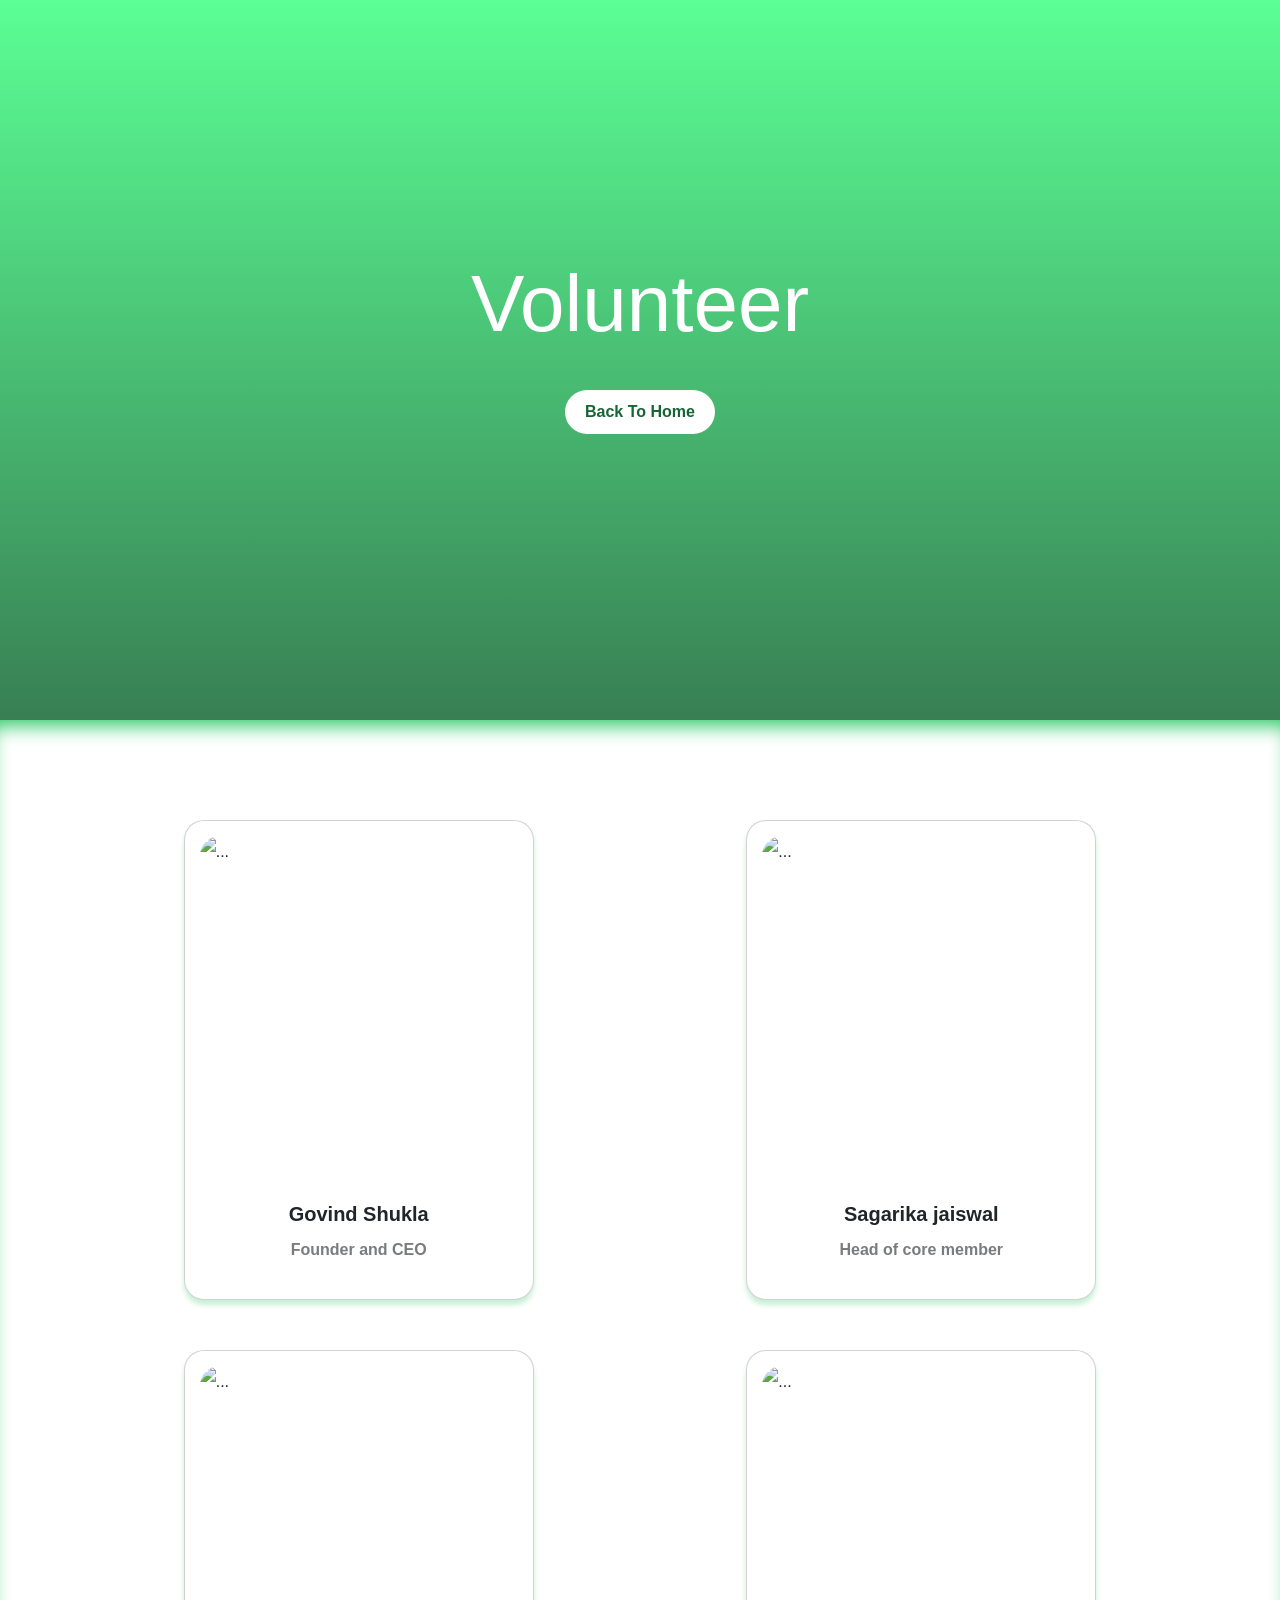
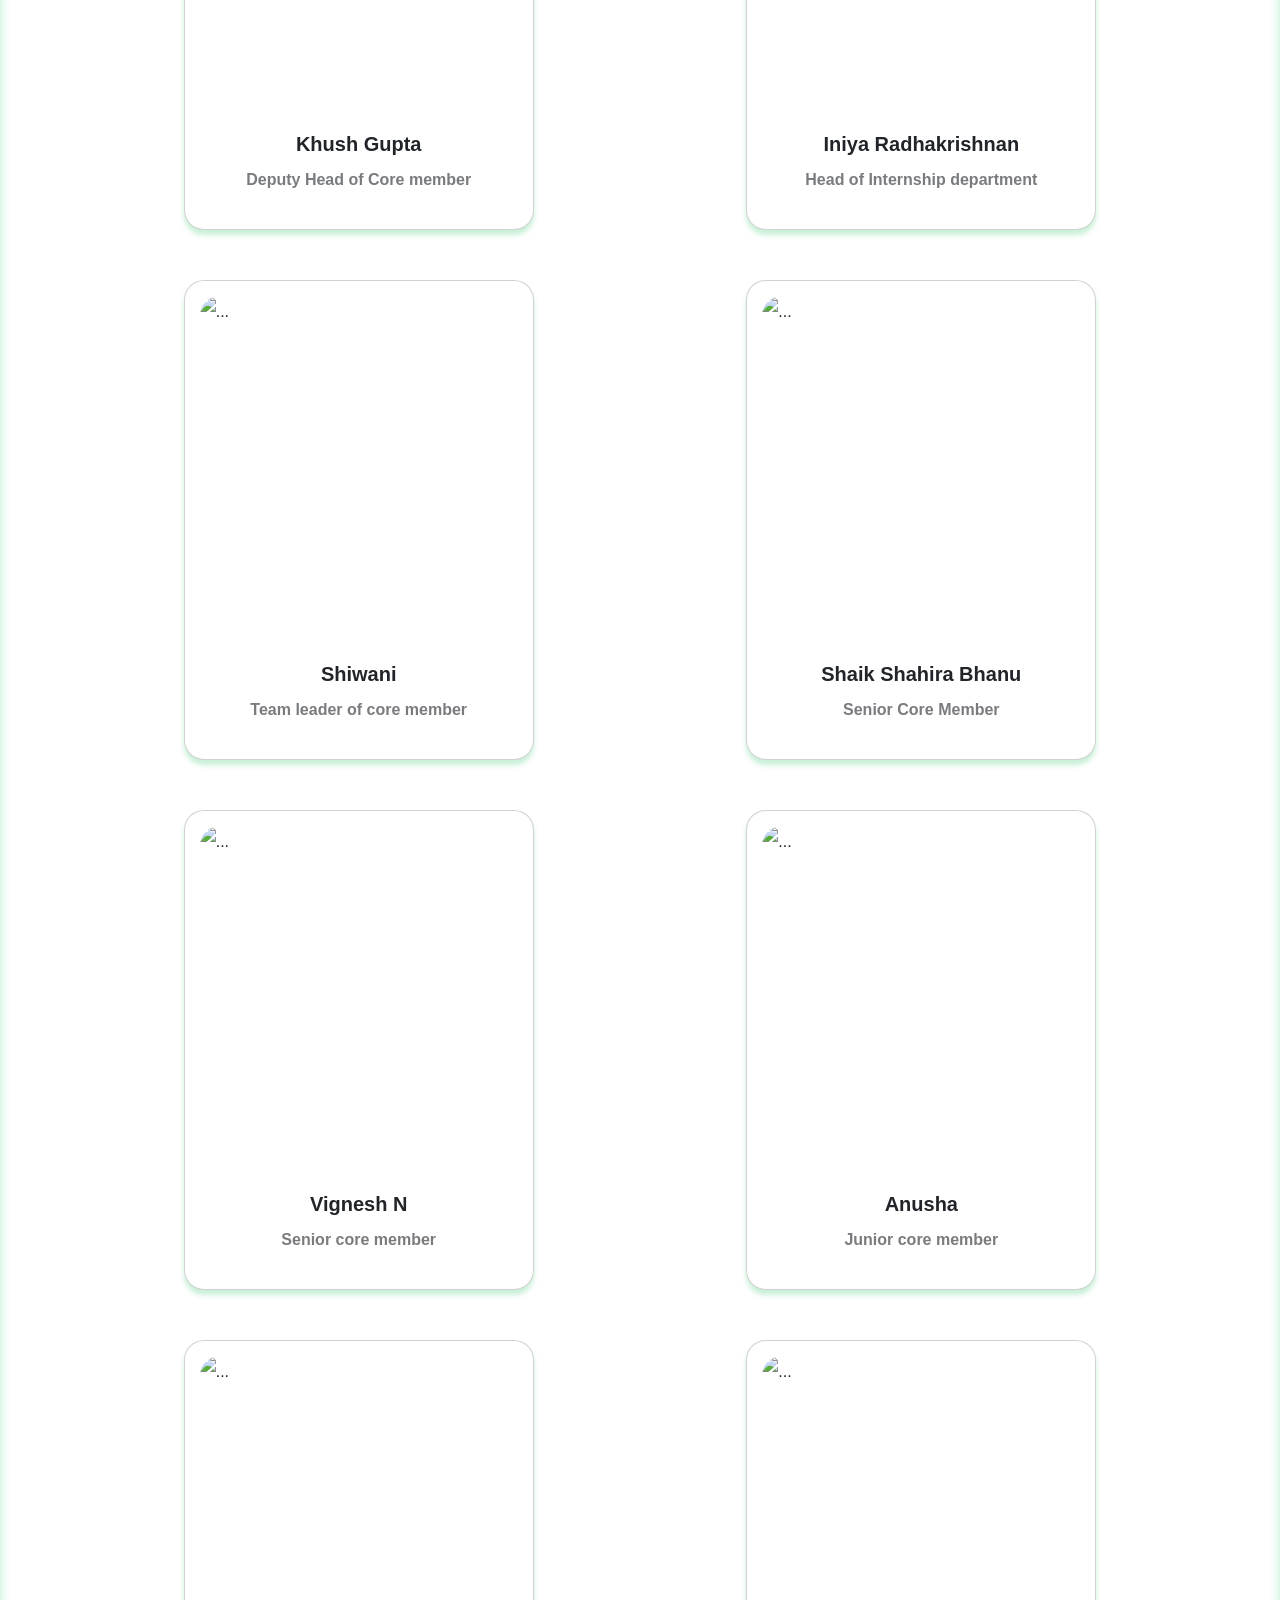
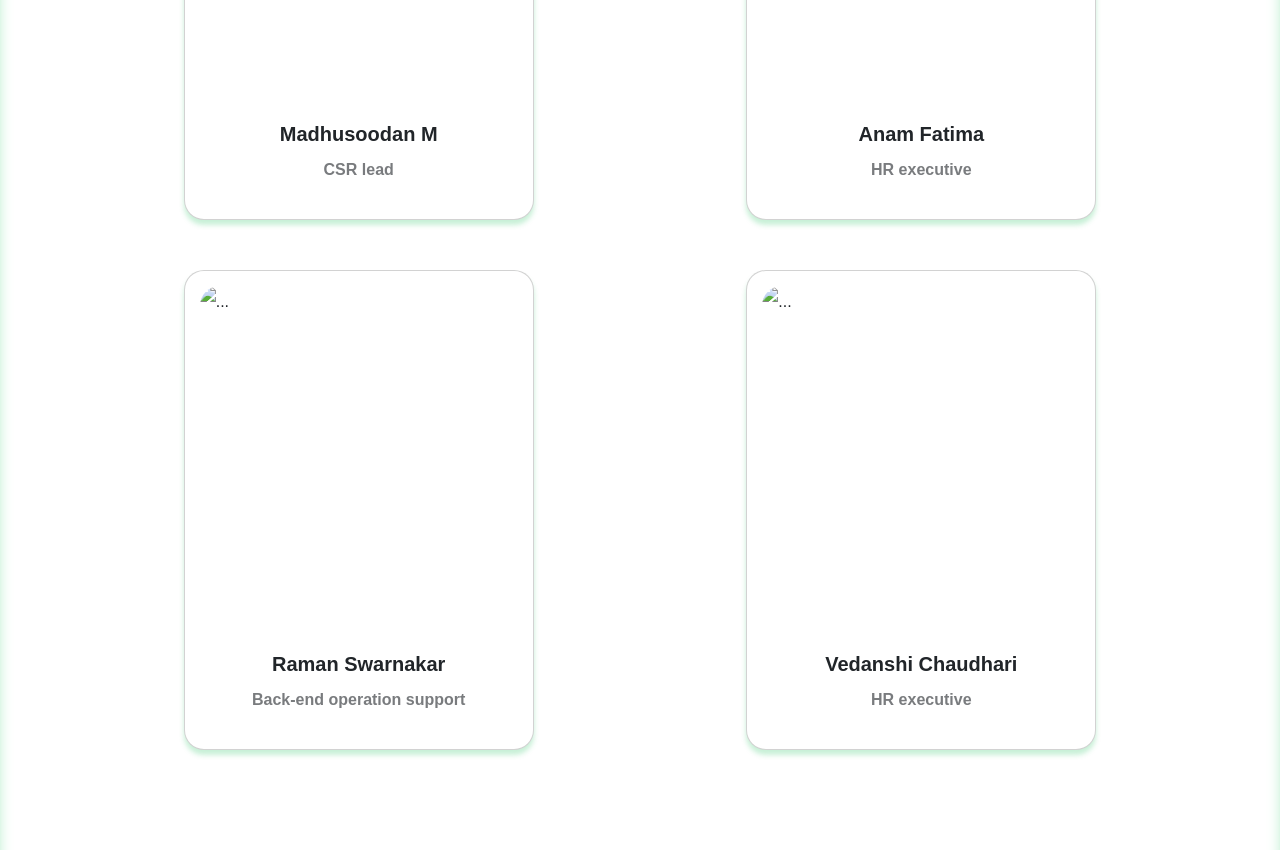
==== volunteer.html @ 1d5f085c "Update volunteer.html" ====
<!DOCTYPE html>
<html lang="en">

<head>
    <meta charset="UTF-8">
    <meta name="viewport" content="width=device-width, initial-scale=1.0">

    <title>Project Name | InAmigos Foundation</title>

    <link rel="stylesheet" href="style.css">
    <link href="https://cdn.jsdelivr.net/npm/bootstrap@5.3.8/dist/css/bootstrap.min.css" rel="stylesheet"
        integrity="sha384-sRIl4kxILFvY47J16cr9ZwB07vP4J8+LH7qKQnuqkuIAvNWLzeN8tE5YBujZqJLB" crossorigin="anonymous">

    <style>
        body {
            background-color: white;
            font-family: 'Times New Roman', Times, serif;
        }

        .project-hero {
            height: 80vh;
            display: flex;
            justify-content: center;
            align-items: center;
            text-align: center;
            background:
                linear-gradient(rgb(91, 255, 149), rgba(6, 95, 40, 0.8)),
                url("your-image.jpg");

            background-size: cover;
            background-position: center;

            color: white;
        }

        .project-hero h1 {
            font-family: 'Segoe UI', sans-serif;
            font-size: 5rem;
        }

        .project-content {
            box-shadow: inset 0 15px 20px -10px rgba(34, 197, 94);

            background-color: white;
            color: black;
            padding: 100px 8%;

            margin: auto;
            line-height: 2;
        }

       

      

        .project-hero p {
            font-family: 'Segoe UI', sans-serif;
            font-weight: 500;
        }

        .back-btn {
            text-decoration: none;
            background-color: white;
            font-weight: bold;
            color: #166534;
            margin: 30px;
            padding: 10px 20px;
            display: inline-block;
            border-radius: 35px;
            transform: all .3s;

        }

        .back-btn:hover {
            transform: translateY(-3px);
            box-shadow: 0 2px 10px rgba(0, 0, 0, 0.5);
        }

        .projects {
            display: grid;
            grid-template-columns: repeat(auto-fit, minmax(360px, 1fr));
            gap: 50px;
        }

        .card-title {
            font-weight: bold;
        }

        .card-body {
            text-align: center;
        }
        .card-body p {
            opacity: 0.6;
            font-weight: 550;
        }

        .card img {
            width: 320px;
            height: 350px;

            border-radius: 20px;
        }

        .card {
            width: 350px;
            height: 480px;
            padding: 15px;
            border-radius: 20px;
            box-shadow: 0 5px 5px rgb(34, 197, 94, 0.25);
            margin: auto;
        }

        .card:hover {
            transform: translateY(-7px);
            box-shadow: 0 5px 10px rgb(34, 197, 94, 0.5);
        }

        @media (max-width: 535px) {


            .project-hero h1 {
                font-family: 'Segoe UI', sans-serif;
                font-size: 2.75rem;
            }

        }
    </style>

</head>

<body>

    <section class="project-hero">

        <div>

            <h1>Volunteer</h1>

            <a href="index.html" class="back-btn">
                Back To Home
            </a>
        </div>

    </section>

    <section class="project-content">




        <div class="projects">
            <div class="card" style="width: 21.875rem;">
                <img src="https://inamigosfoundation.org.in/public/storage/volunteers/1738077310.png" class="card-img-top" alt="...">
                <div class="card-body">
                    <h5 class="card-title">Govind Shukla</h5>
                    <p class="card-text">Founder and CEO</p>
                </div>
            </div>
            <div class="card" style="width: 350px;">
                <img src="https://inamigosfoundation.org.in/public/storage/volunteers/1738077444.jpg" class="card-img-top" alt="...">
                <div class="card-body">
                    <h5 class="card-title">Sagarika jaiswal</h5>
                    <p class="card-text">Head of core member</p>
                </div>
            </div>
            <div class="card" style="width: 350px;">
                <img src="https://inamigosfoundation.org.in/public/storage/volunteers/1738077677.jpg" class="card-img-top" alt="...">
                <div class="card-body">
                    <h5 class="card-title">Khush Gupta</h5>
                    <p class="card-text">Deputy Head of Core member</p>
                </div>
            </div>
            <div class="card" style="width: 350px;">
                <img src="https://inamigosfoundation.org.in/public/storage/volunteers/1738077748.jpg" class="card-img-top" alt="...">
                <div class="card-body">
                    <h5 class="card-title">Iniya Radhakrishnan</h5>
                    <p class="card-text">Head of Internship department</p>
                </div>
            </div>
            <div class="card" style="width: 350px;">
                <img src="https://inamigosfoundation.org.in/public/storage/volunteers/1738077915.jpg" class="card-img-top" alt="...">
                <div class="card-body">
                    <h5 class="card-title">Shiwani</h5>
                    <p class="card-text">Team leader of core member</p>
                </div>
            </div>
            <div class="card" style="width: 350px;">
                <img src="https://inamigosfoundation.org.in/public/storage/volunteers/1738078064.jpg" class="card-img-top" alt="...">
                <div class="card-body">
                    <h5 class="card-title">Shaik Shahira Bhanu</h5>
                    <p class="card-text">Senior Core Member</p>
                </div>
            </div>
            <div class="card" style="width: 350px;">
                <img src="https://inamigosfoundation.org.in/public/storage/volunteers/1738078173.jpg" class="card-img-top" alt="...">
                <div class="card-body">
                    <h5 class="card-title">Vignesh N</h5>
                    <p class="card-text">Senior core member</p>
                </div>
            </div>
           
            <div class="card" style="width: 350px;">
                <img src="https://inamigosfoundation.org.in/public/storage/volunteers/1738078410.jpg" class="card-img-top" alt="...">
                <div class="card-body">
                    <h5 class="card-title">Anusha</h5>
                    <p class="card-text">Junior core member</p>
                </div>
            </div>
            <div class="card" style="width: 350px;">
                <img src="https://inamigosfoundation.org.in/public/storage/volunteers/1738078519.jpg" class="card-img-top" alt="...">
                <div class="card-body">
                    <h5 class="card-title">Madhusoodan M</h5>
                    <p class="card-text">CSR lead</p>
                </div>
            </div>

             <div class="card" style="width: 350px;">
                <img src="https://inamigosfoundation.org.in/public/storage/volunteers/1738078664.jpg" class="card-img-top" alt="..." >
                <div class="card-body">
                    <h5 class="card-title">Anam Fatima</h5>
                    <p class="card-text">HR executive</p>
                </div>
            </div>
             <div class="card" style="width: 350px;">
                <img src="https://inamigosfoundation.org.in/public/storage/volunteers/1738078606.jpg" class="card-img-top" alt="..." >
                <div class="card-body">
                    <h5 class="card-title">Raman Swarnakar</h5>
                    <p class="card-text">Back-end operation support</p>
                </div>
            </div>
             <div class="card" style="width: 350px;">
                <img src="https://inamigosfoundation.org.in/public/storage/volunteers/1738078733.jpg" class="card-img-top" alt="..." >
                <div class="card-body">
                    <h5 class="card-title">Vedanshi Chaudhari</h5>
                    <p class="card-text">HR executive</p>
                </div>
            </div>

        </div>

    </section>
    <script src="https://cdn.jsdelivr.net/npm/bootstrap@5.3.8/dist/js/bootstrap.bundle.min.js"
        integrity="sha384-FKyoEForCGlyvwx9Hj09JcYn3nv7wiPVlz7YYwJrWVcXK/BmnVDxM+D2scQbITxI" crossorigin="anonymous">
        </script>
</body>

</html>
---- style.css ----
* {
    margin: 0;
    padding: 0;

    box-sizing: border-box;
    font-family: 'Segoe UI', sans-serif;
}


html {
    scroll-behavior: smooth;
}

body {
    background: white;
    color: #333;
}

nav {

    display: flex;
    justify-content: space-between;
    align-items: center;
    height: 5.2rem;
    width: 100vw;
    background-color: white;
    position: sticky;
    padding: 18px 8%;
    top: 0;
    box-shadow: 0 2px 10px rgba(0, 0, 0, 0.35);
    z-index: 10;
    font-weight: 600;
}

.logo img {
    height: 38px;
    width: 38px;
}

.logo {
    font-size: 1.8rem;
    font-weight: bold;
    color: #22c55e;
    height: 69px;
    width: 200px;
    display: flex;
    align-items: center;
    justify-content: space-between;
}

.outside {
    margin-top: 1.2rem;
    list-style: none;
    display: flex;
    gap: 40px;
}

.outside li a {
    text-decoration: none;
    color: #333;
}

.outside li a:hover {
    color: #22c55e;
}

.offcanvas {
    margin: 0 2.5% 0 2.5%;
}

.btn {
    display: none;

}
@media(max-width:768px){
.hero-content h1{
    font-size:2.8rem;
}
}

@media (max-width: 978px) {
    .btn {
        display: block;

    }

    .outside {
        display: none;
    }
}

.offcanvas {
    box-shadow: 0 2px 10px rgba(0, 0, 0, 0.8);
}

.offcanvas-body {
    padding: 0;

}

.offcanvas-body ul {
    list-style: none;
}

.offcanvas-body ul li a {
    text-decoration: none;
    color: #333;
    font-size: larger;
    line-height: 30px;
}

.offcanvas-body ul li a:hover {
    color: #22c55e;
}

/* .offcanvas-body ul li a:active .btn-close{
    ;
} */

.hero {
    height: 90vh;
    width: 100vw;
    background: linear-gradient(rgba(22, 101, 52, 0.8),
            rgba(34, 197, 94, 0.8)),
        url("photo-1559027615-cd4628902d4a.avif");
    background-position: center;
    background-size: cover;
    display: flex;
    justify-content: center;
    align-items: center;
    text-align: center;
    color: white;
    padding: 20px;
}

.heroContent p {
    font-size: 1.22rem;
    max-width: 700px;
    margin: auto;
}

.heroContent h1 {
    font-size: 4rem;
    margin-bottom: 1rem;
}

.heroContent a {
    text-decoration: none;
    background-color: white;
    font-weight: bold;
    color: #166534;
    margin: 30px;
    padding: 12px 25px;
    display: inline-block;
    border-radius: 35px;
    transform: all .3s;
}

.heroContent a:hover {
    transform: translateY(-3px);
    box-shadow: 0 2px 10px rgba(0, 0, 0, 0.5);
}

section {
    padding: 80px 8%;
}

#about{
    width: 100vw;
    box-shadow: inset 0 15px 20px -10px rgba(34, 197, 94) ;
}
#about .about-content {
    text-align: center;
    line-height: 1.8;
    max-width: 900px;
    margin: auto;
    font-size: 1.1rem;
}

.section-title {
    text-align: center;
    color: #166534;
    font-size: 2.5rem;
    margin-bottom: 30px;
    font-weight: bold;
}

.section-title::after {
    content: '';
    display: block;
    width: 60px;
    height: 4px;
    background-color: #22c55e;
    margin: 10px auto 0;
    border-radius: 2px;
}


/* ==========================
   PROJECT STORIES
========================== */

.project-story{
    display:grid;
    grid-template-columns:1fr 1fr;

    gap:80px;
    align-items:center;

    margin:120px 0;
}

.reverse{
    direction:rtl;
}

.reverse .story-content{
    direction:ltr;
}

.story-image{
    overflow:hidden;
}

.story-image img{
    width:100%;
    height:700px;

    object-fit:cover;

    transition:1s;
}

.story-image:hover img{
    transform:scale(1.08);
}

.story-content span{
    color:var(--gold);
    text-transform:uppercase;
    letter-spacing:2px;
}

.story-content h3{
    font-family:'Cormorant Garamond',serif;
    font-size:4rem;

    margin:20px 0;
}

.story-content p{
    color:var(--muted);
    line-height:2;
}

.story-content a{
    display:inline-block;
    margin-top:25px;

    color:var(--gold);
    text-decoration:none;
}

#impact {
    border-top: 2px solid rgba(255, 255, 255,);
    box-shadow: inset 0 15px 20px -10px white ;
    background: #166534;
    color: white;
    width: 100vw;
    text-align: center;
}

.section-subtitle {
    text-align: center;
    color: #666;
    margin-bottom: 40px;
    max-width: 600px;
    margin-left: auto;
    margin-right: auto;
}

.stats {
    display: grid;
    grid-template-columns: repeat(auto-fit, minmax(200px, 1fr));
    gap: 20px;
    text-align: center;
}

.stat h2 {
    font-size: 3rem;
    font-weight: bold;
    color: #86efac;
}
/* ==========================
   GALLERY
========================== */

.gallery{
    display:grid;
    grid-template-columns:
    repeat(auto-fit,minmax(350px,1fr));

    gap:20px;
}

.gallery img{
    width:100%;
    height:420px;

    object-fit:cover;

    transition:1s;
}

.gallery img:hover{
    transform:scale(1.05);
}

.cta {
    border-top: 2px solid rgba(255, 255, 255,);
    box-shadow: inset 0 15px 20px -10px white ;
    width: 100vw;
    background: linear-gradient(rgb(203, 252, 220), rgba(18, 84, 43, 0.8)), url("oip.jpg");
    background-position: center;
    background-size: cover;
    text-align: center;
    font-size: 1.35rem;
    font-weight: 495;

}

.cta-buttons a {
    text-decoration: none;
    background-color: white;
    font-weight: bold;
    color: #166534;
    margin: 30px;
    padding: 12px 25px;
    display: inline-block;
    border-radius: 35px;
    transform: all .3s;
}

.cta-buttons {
    margin-top: 25px;
}

.cta-buttons a:hover {
    transform: translateY(-3px);
    box-shadow: 0 2px 10px rgba(0, 0, 0, 0.5);

}
.project-btn a{
    margin: 0;
    padding: 12px 16px;
}

#contact {
    width: 100vw;
    border-top: 3px solid #166534;
    box-shadow: inset 0 15px 20px -10px  rgba(18, 84, 43);
    background: #1E1F26;
    color: #fff;
    display: flex;
    align-items: center;
    justify-content: space-between;
    flex-wrap: wrap;
    margin: auto;
}
.join{
    margin: 2rem;
}
.join img {
    
    width: 164px;
    height: 45.55px;
}
#contact h3{
    margin: 22px 0;
    color: #00cc83;
}
.contact{
    margin: 2rem;
}
.contact p{
    margin: 0 0 0 0.5rem;
    font-family: 'Quicksand', sans-serif;
    font-size: 1.15rem;
    font-weight: 500;
    line-height: 35px;
    position: relative;
}
.join-icon ul{
    list-style: none;
    margin: 0;
    padding: 0;
    display: flex;
    justify-content: space-between;
}
.join ul {
    margin:0;
    padding: 0;
}
.join-icon ul a i{
    width: 12.5px;
    color: #fff;
    font-size: 20px;
}
.join-icon ul a i:hover{
    color: #00cc83;
}

footer{
    box-shadow: inset 0 15px 20px -10px #1E1F26 ;
    width: 100vw;
    color: #fff;
    background-color: #333641;
    font-size: 16px;
    text-align: center;
    padding: 30px;
}
footer p{
    margin: 8px 0;
}

footer a{
    text-decoration: none;
}

/* ==========================
   RESPONSIVE
========================== */

@media(max-width:978px){

.btn{
    display:block;
}

.outside{
    display:none;
}

.project-story{
    grid-template-columns:1fr;
}

.story-image img{
    height:450px;
}

.stats{
    grid-template-columns:repeat(2,1fr);
}

.heroContent h1{
    font-size:4rem;
}

}

@media(max-width:600px){

.heroContent h1{
    font-size:3rem;
}

.section-title{
    font-size:2.5rem;
}

.story-content h3{
    font-size:2.2rem;
}

.stats{
    grid-template-columns:1fr;
}

.story-image img{
    height:300px;
}

}
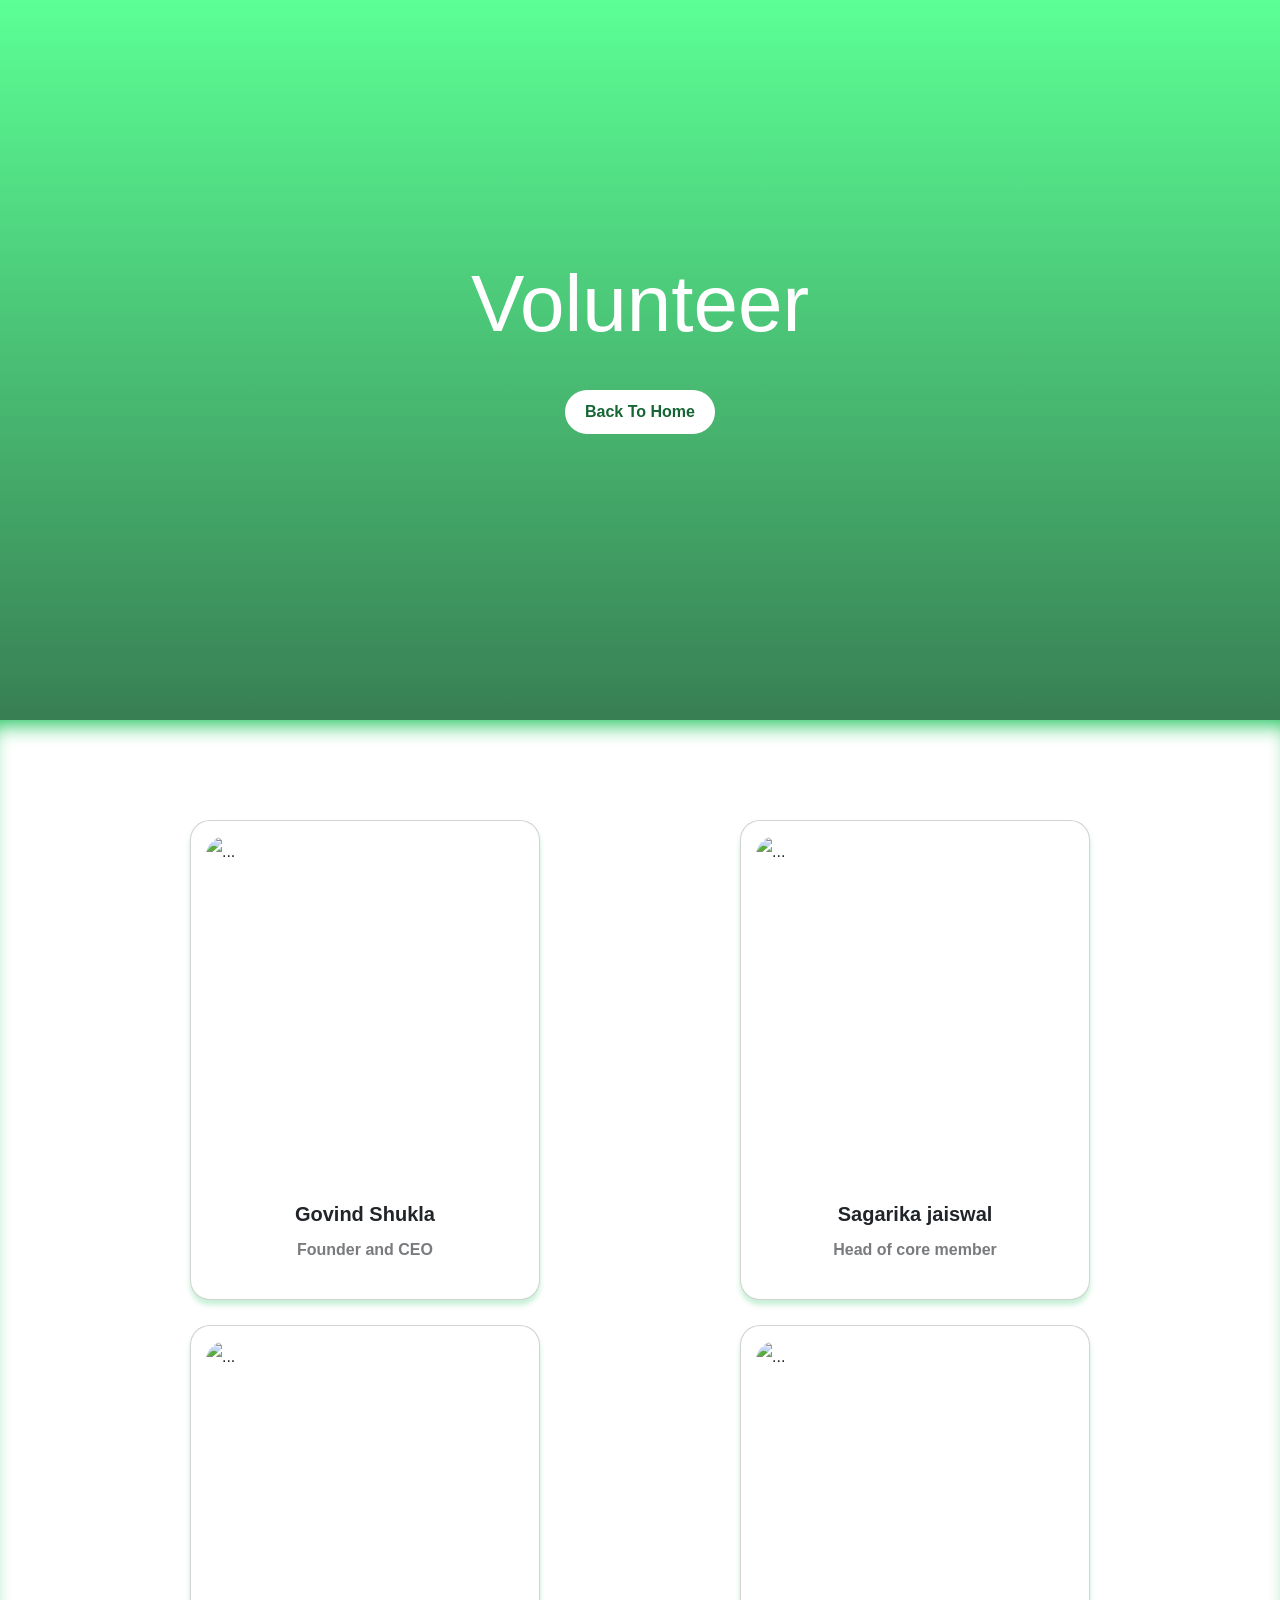
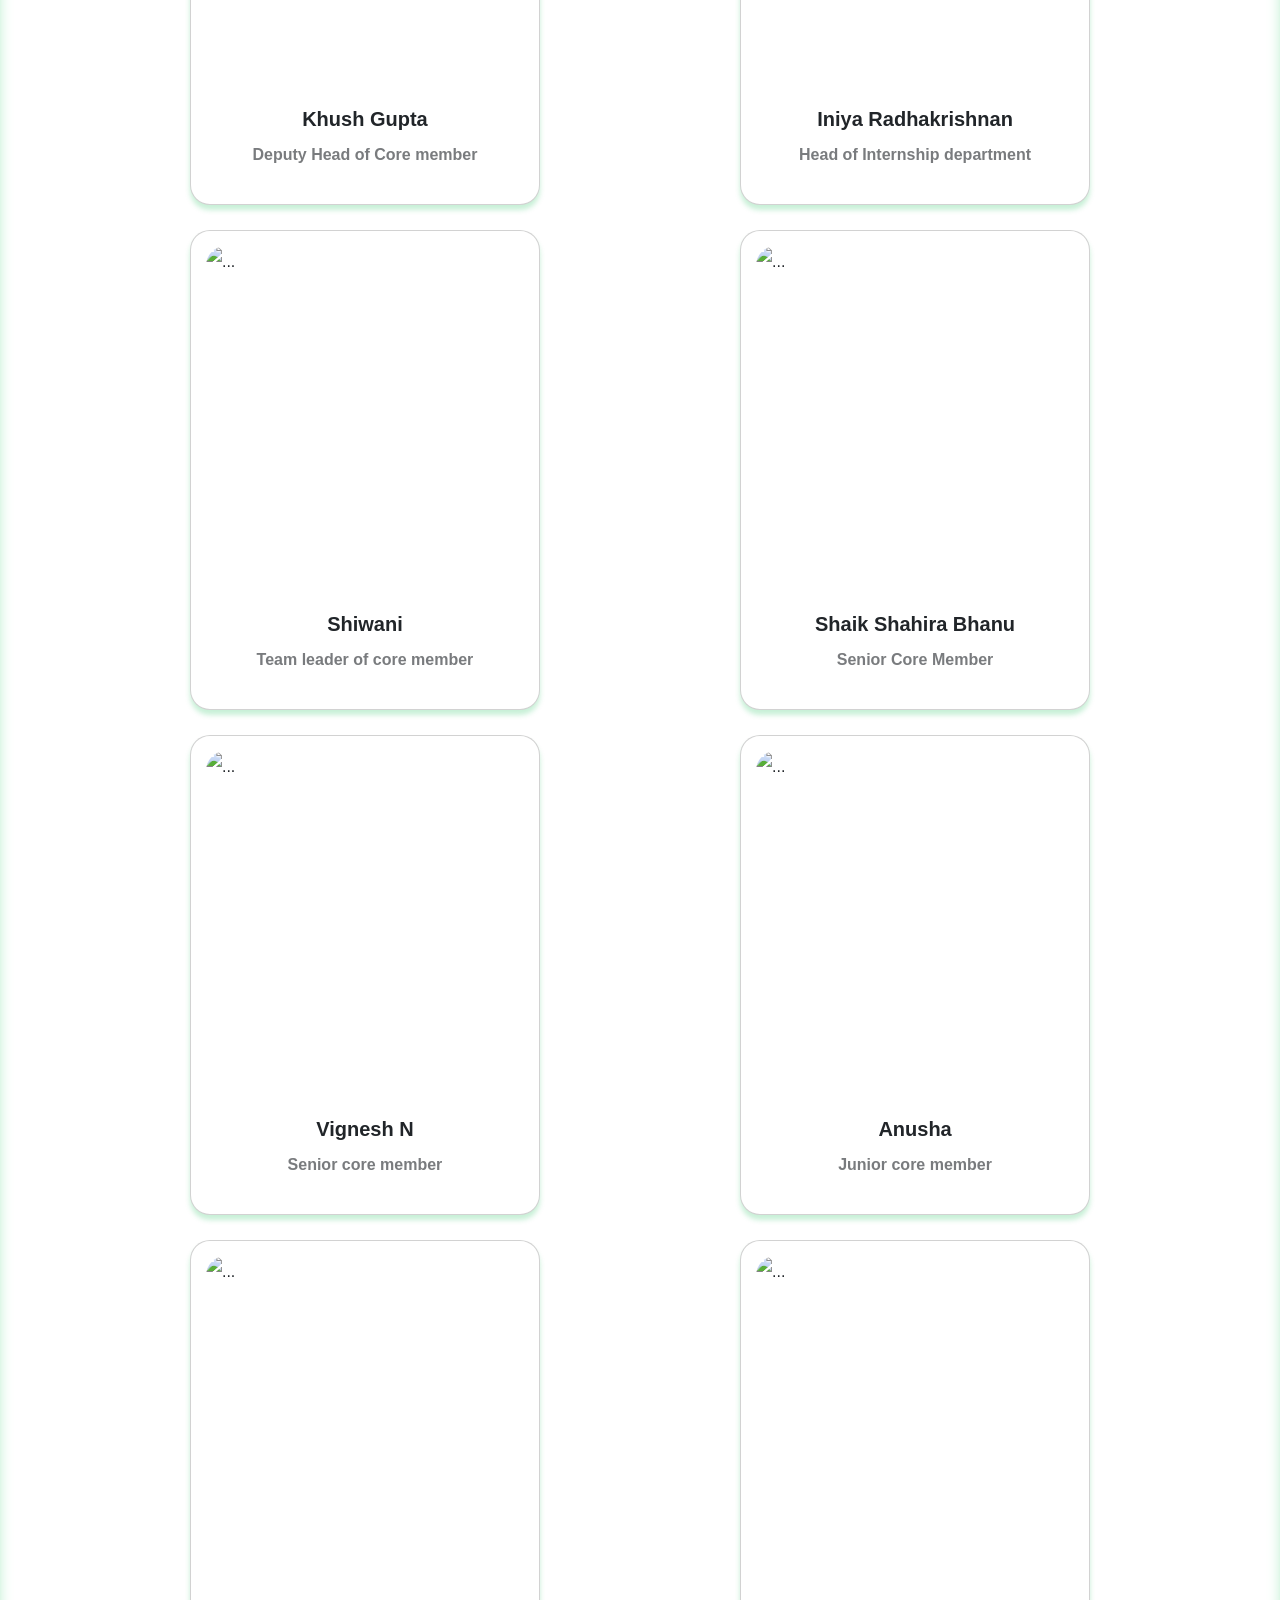
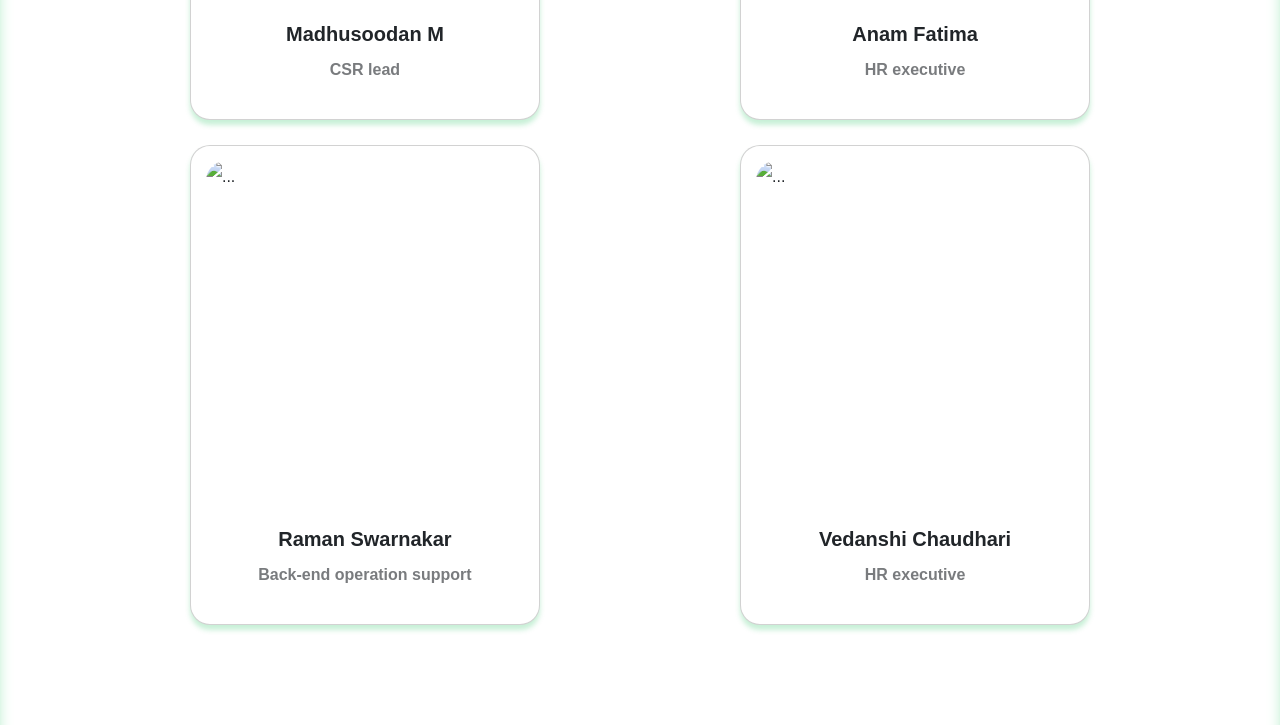
==== commit 88f8ae0d: "Update volunteer.html" ====
--- a/volunteer.html
+++ b/volunteer.html
@@ -79,7 +79,7 @@
         .projects {
             display: grid;
             grid-template-columns: repeat(auto-fit, minmax(360px, 1fr));
-            gap: 50px;
+            gap: 25px;
         }
 
         .card-title {
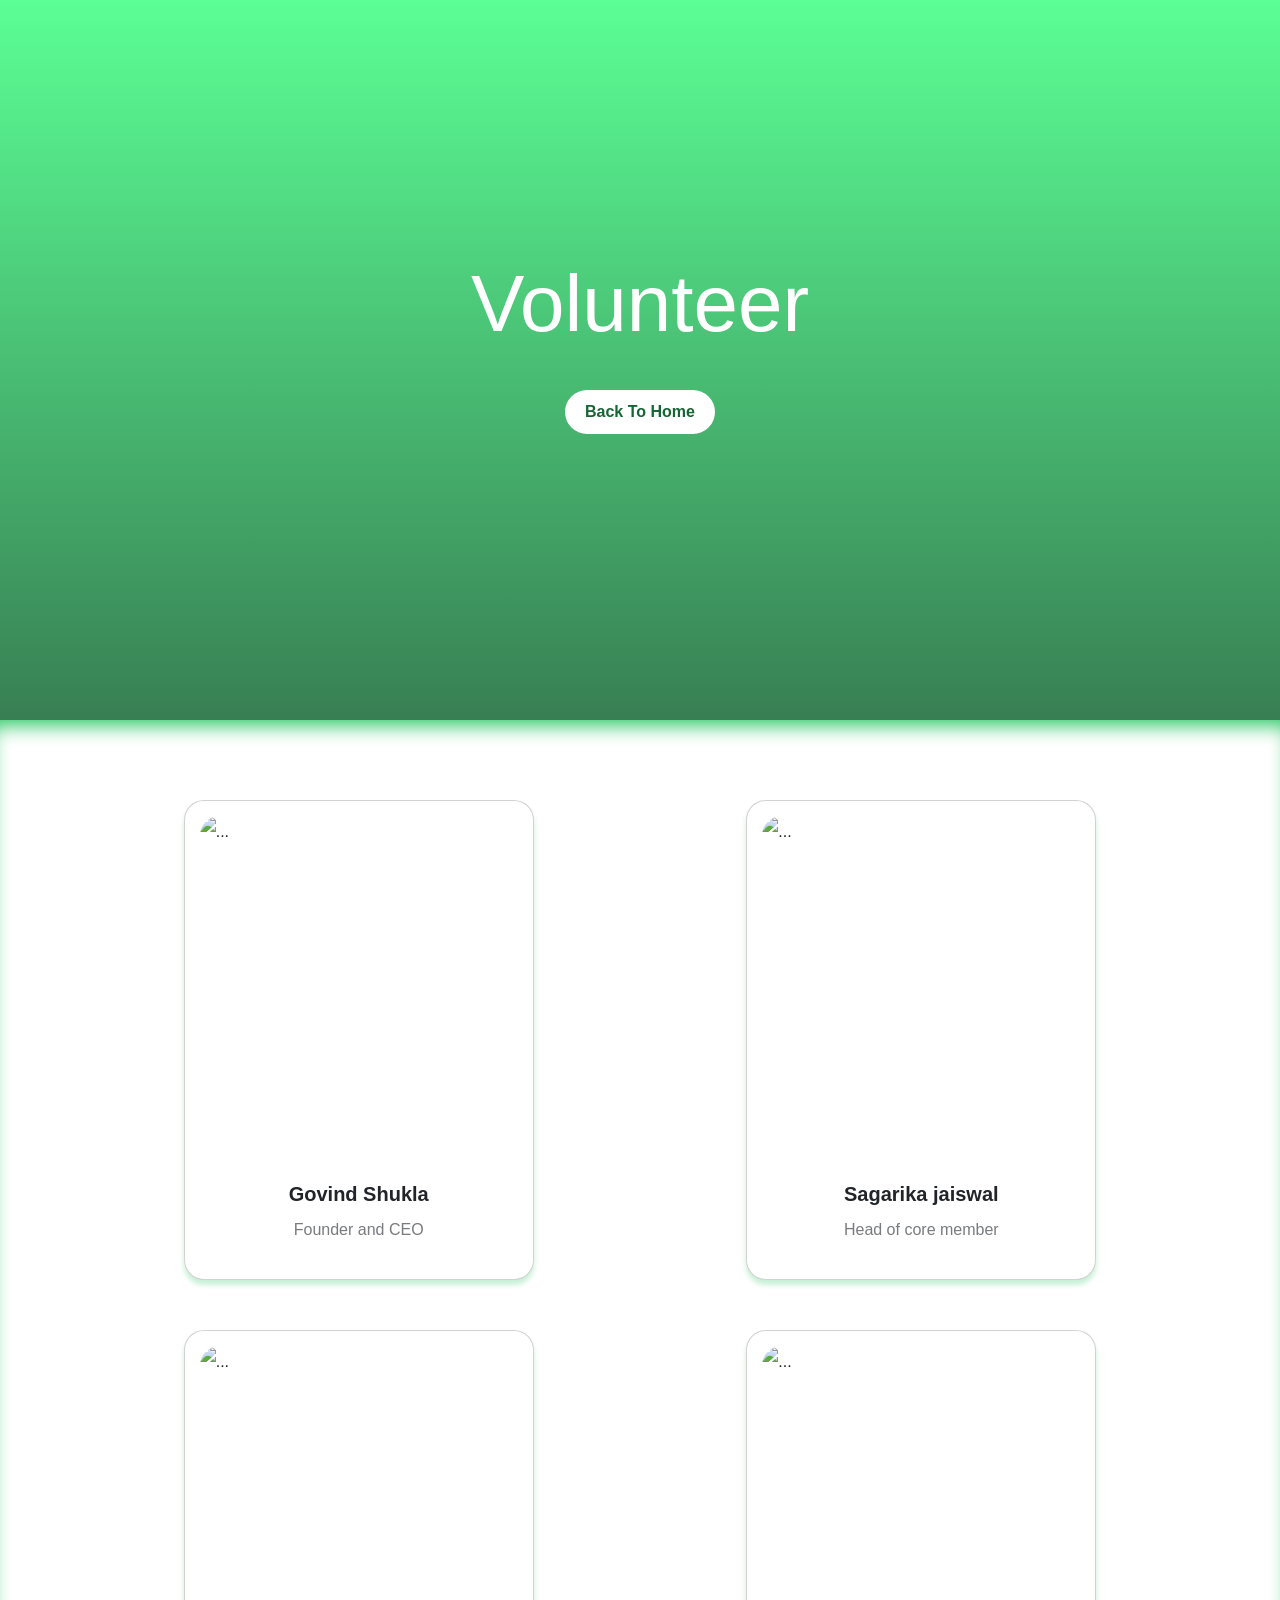
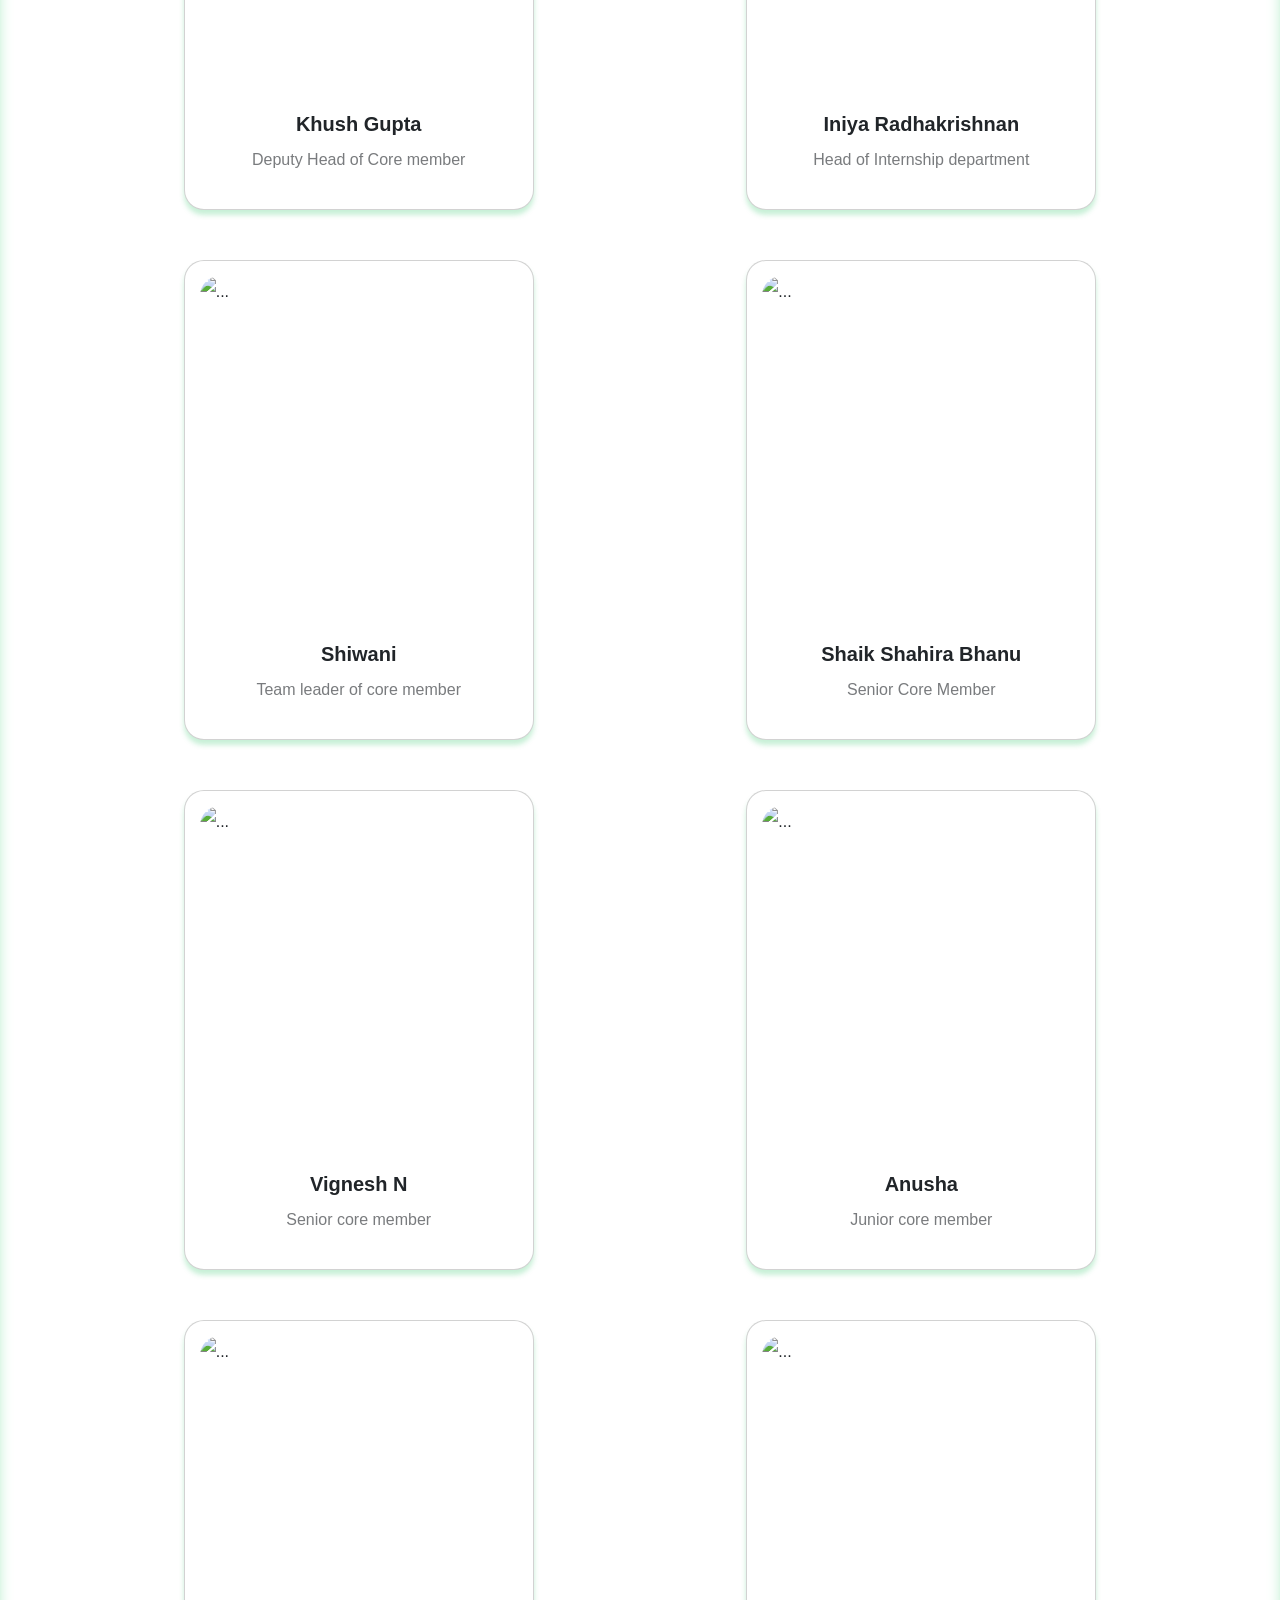
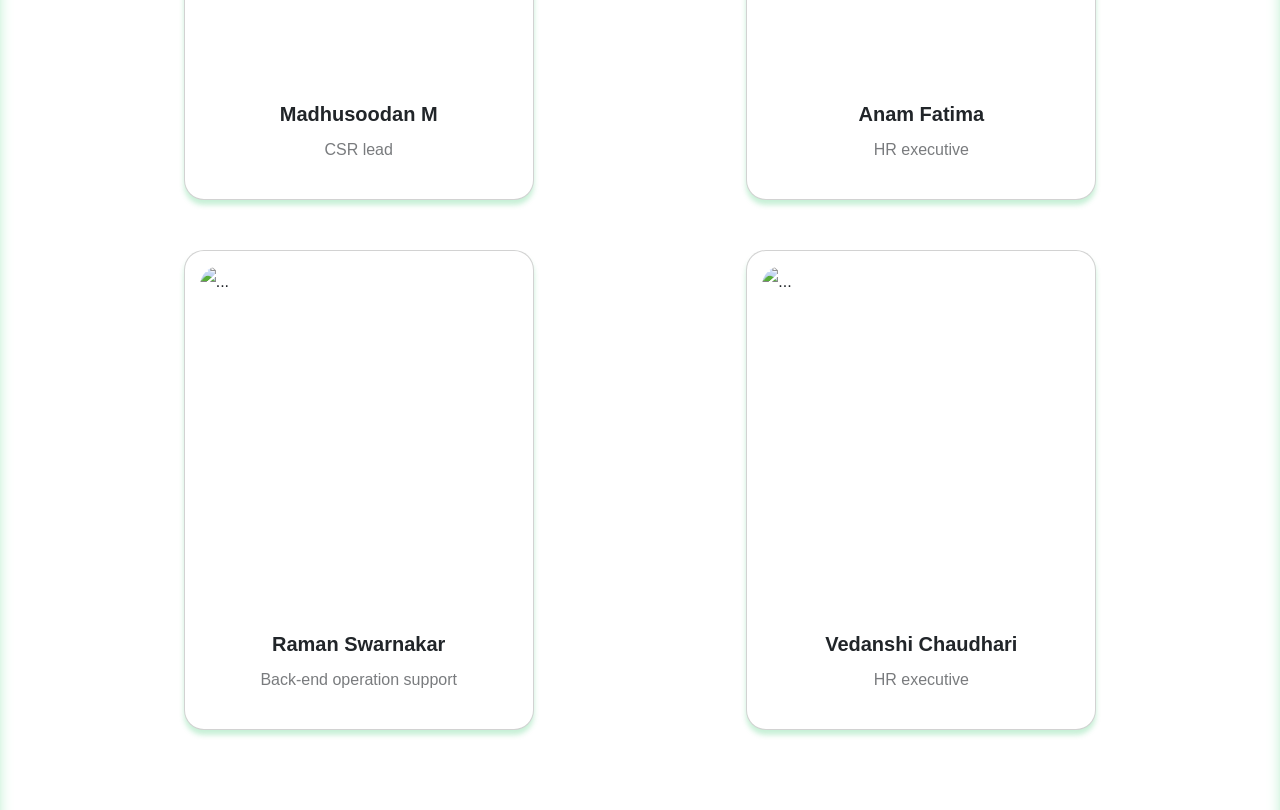
==== commit 1088b564: "Update volunteer.html" ====
--- a/volunteer.html
+++ b/volunteer.html
@@ -43,7 +43,7 @@
 
             background-color: white;
             color: black;
-            padding: 100px 8%;
+            padding: 50px auto;
 
             margin: auto;
             line-height: 2;
@@ -79,7 +79,7 @@
         .projects {
             display: grid;
             grid-template-columns: repeat(auto-fit, minmax(360px, 1fr));
-            gap: 25px;
+            gap: 50px;
         }
 
         .card-title {
@@ -91,7 +91,7 @@
         }
         .card-body p {
             opacity: 0.6;
-            font-weight: 550;
+            font-weight: 500;
         }
 
         .card img {
@@ -122,6 +122,21 @@
                 font-family: 'Segoe UI', sans-serif;
                 font-size: 2.75rem;
             }
+            
+
+        }
+        @media (max-width: 450px){
+            .card{
+                width: 300px;
+                height: 450px;
+            }
+            .card img{
+                width: 270px;
+                height: 330px;
+            }
+            .project-content{
+                padding: 50px 0;
+            }
 
         }
     </style>
@@ -149,49 +164,49 @@
 
 
         <div class="projects">
-            <div class="card" style="width: 21.875rem;">
+            <div class="card" >
                 <img src="https://inamigosfoundation.org.in/public/storage/volunteers/1738077310.png" class="card-img-top" alt="...">
                 <div class="card-body">
                     <h5 class="card-title">Govind Shukla</h5>
                     <p class="card-text">Founder and CEO</p>
                 </div>
             </div>
-            <div class="card" style="width: 350px;">
+            <div class="card" >
                 <img src="https://inamigosfoundation.org.in/public/storage/volunteers/1738077444.jpg" class="card-img-top" alt="...">
                 <div class="card-body">
                     <h5 class="card-title">Sagarika jaiswal</h5>
                     <p class="card-text">Head of core member</p>
                 </div>
             </div>
-            <div class="card" style="width: 350px;">
+            <div class="card">
                 <img src="https://inamigosfoundation.org.in/public/storage/volunteers/1738077677.jpg" class="card-img-top" alt="...">
                 <div class="card-body">
                     <h5 class="card-title">Khush Gupta</h5>
                     <p class="card-text">Deputy Head of Core member</p>
                 </div>
             </div>
-            <div class="card" style="width: 350px;">
+            <div class="card">
                 <img src="https://inamigosfoundation.org.in/public/storage/volunteers/1738077748.jpg" class="card-img-top" alt="...">
                 <div class="card-body">
                     <h5 class="card-title">Iniya Radhakrishnan</h5>
                     <p class="card-text">Head of Internship department</p>
                 </div>
             </div>
-            <div class="card" style="width: 350px;">
+            <div class="card">
                 <img src="https://inamigosfoundation.org.in/public/storage/volunteers/1738077915.jpg" class="card-img-top" alt="...">
                 <div class="card-body">
                     <h5 class="card-title">Shiwani</h5>
                     <p class="card-text">Team leader of core member</p>
                 </div>
             </div>
-            <div class="card" style="width: 350px;">
+            <div class="card">
                 <img src="https://inamigosfoundation.org.in/public/storage/volunteers/1738078064.jpg" class="card-img-top" alt="...">
                 <div class="card-body">
                     <h5 class="card-title">Shaik Shahira Bhanu</h5>
                     <p class="card-text">Senior Core Member</p>
                 </div>
             </div>
-            <div class="card" style="width: 350px;">
+            <div class="card">
                 <img src="https://inamigosfoundation.org.in/public/storage/volunteers/1738078173.jpg" class="card-img-top" alt="...">
                 <div class="card-body">
                     <h5 class="card-title">Vignesh N</h5>
@@ -199,14 +214,14 @@
                 </div>
             </div>
            
-            <div class="card" style="width: 350px;">
+            <div class="card">
                 <img src="https://inamigosfoundation.org.in/public/storage/volunteers/1738078410.jpg" class="card-img-top" alt="...">
                 <div class="card-body">
                     <h5 class="card-title">Anusha</h5>
                     <p class="card-text">Junior core member</p>
                 </div>
             </div>
-            <div class="card" style="width: 350px;">
+            <div class="card">
                 <img src="https://inamigosfoundation.org.in/public/storage/volunteers/1738078519.jpg" class="card-img-top" alt="...">
                 <div class="card-body">
                     <h5 class="card-title">Madhusoodan M</h5>
@@ -214,21 +229,21 @@
                 </div>
             </div>
 
-             <div class="card" style="width: 350px;">
+             <div class="card">
                 <img src="https://inamigosfoundation.org.in/public/storage/volunteers/1738078664.jpg" class="card-img-top" alt="..." >
                 <div class="card-body">
                     <h5 class="card-title">Anam Fatima</h5>
                     <p class="card-text">HR executive</p>
                 </div>
             </div>
-             <div class="card" style="width: 350px;">
+             <div class="card">
                 <img src="https://inamigosfoundation.org.in/public/storage/volunteers/1738078606.jpg" class="card-img-top" alt="..." >
                 <div class="card-body">
                     <h5 class="card-title">Raman Swarnakar</h5>
                     <p class="card-text">Back-end operation support</p>
                 </div>
             </div>
-             <div class="card" style="width: 350px;">
+             <div class="card">
                 <img src="https://inamigosfoundation.org.in/public/storage/volunteers/1738078733.jpg" class="card-img-top" alt="..." >
                 <div class="card-body">
                     <h5 class="card-title">Vedanshi Chaudhari</h5>
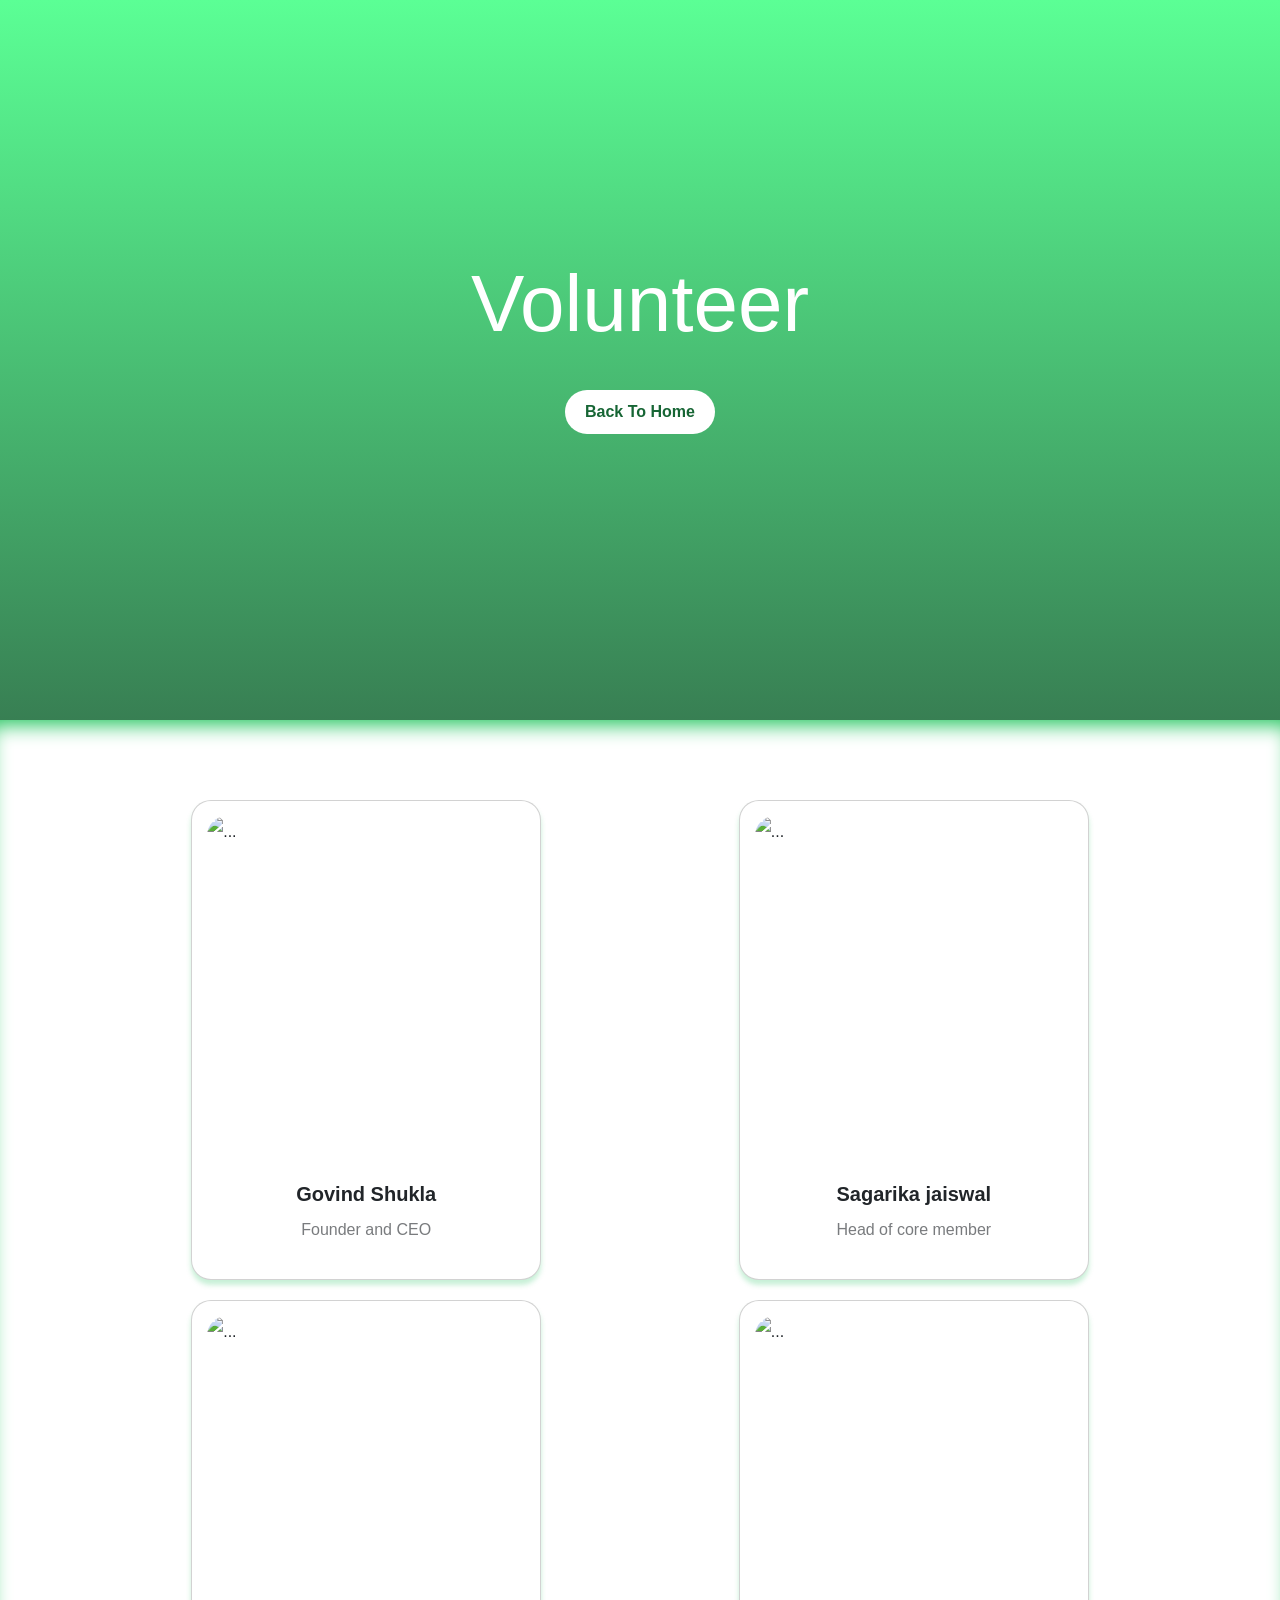
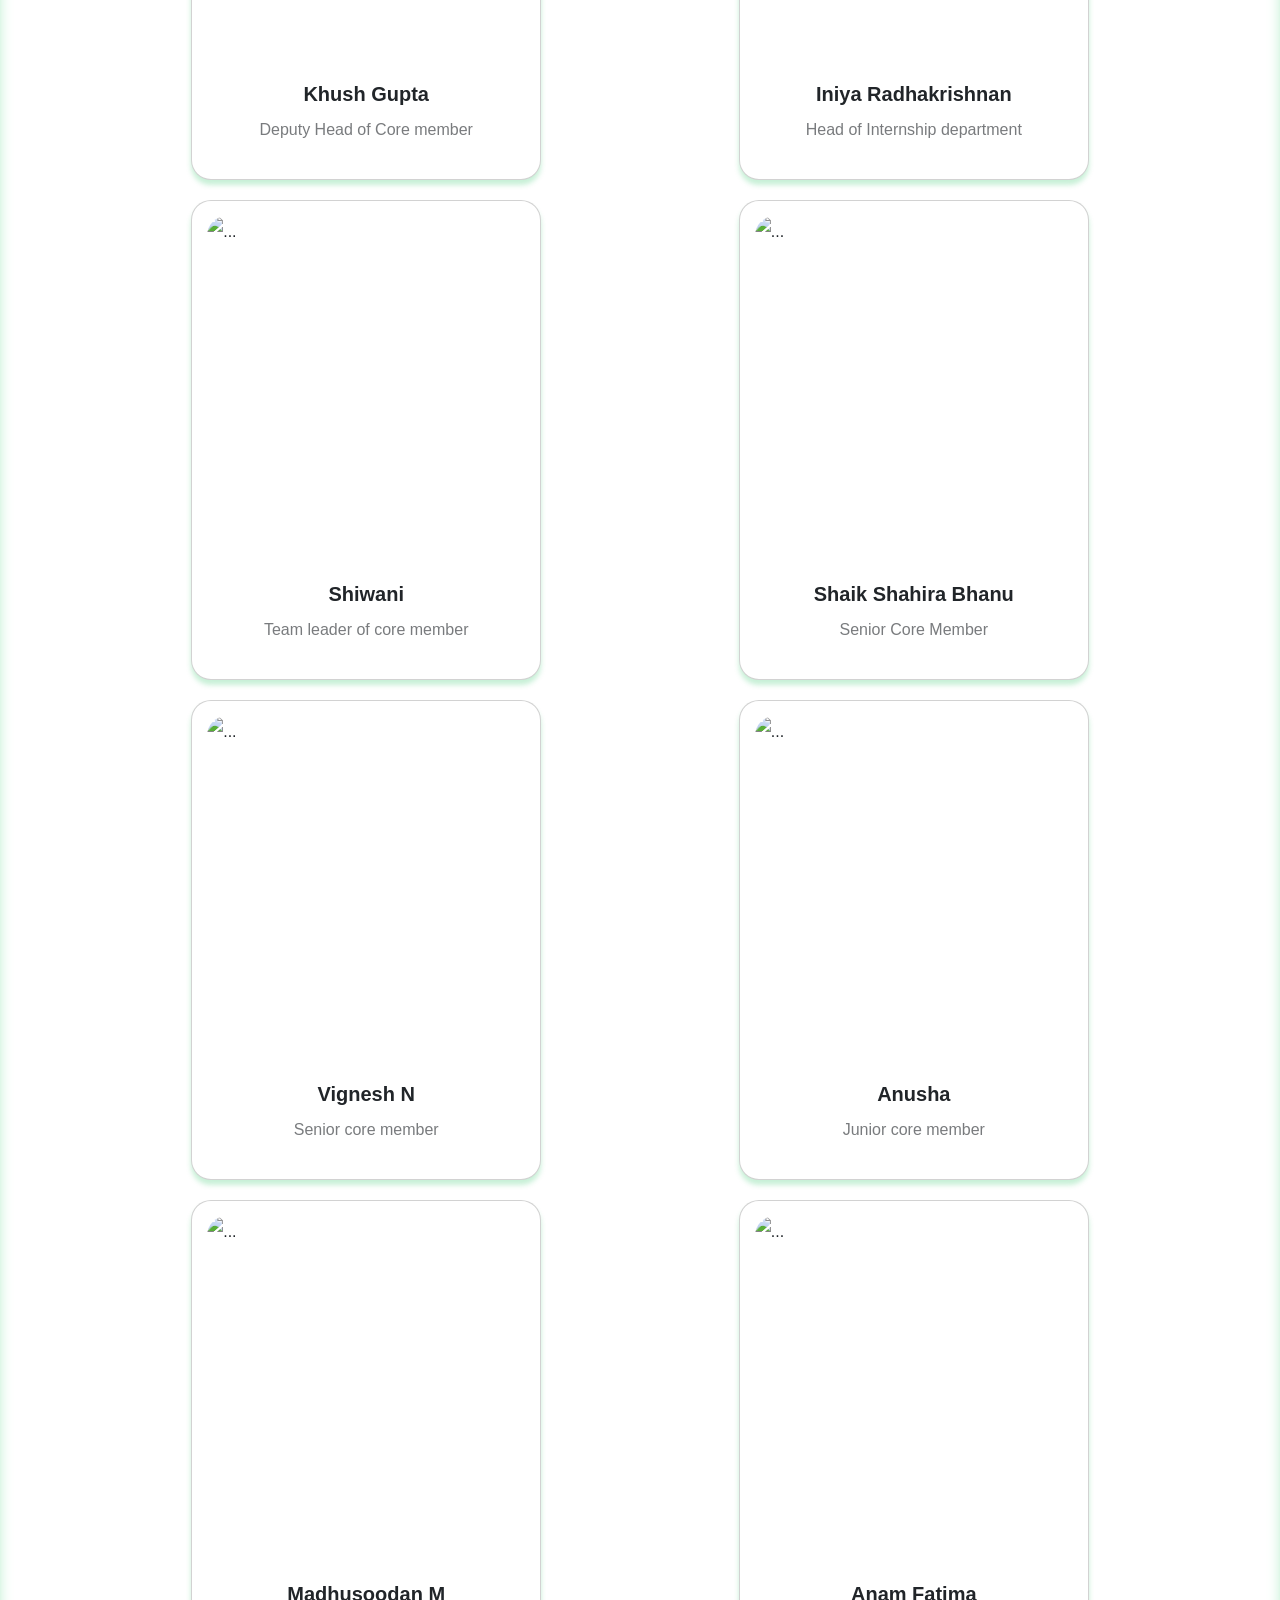
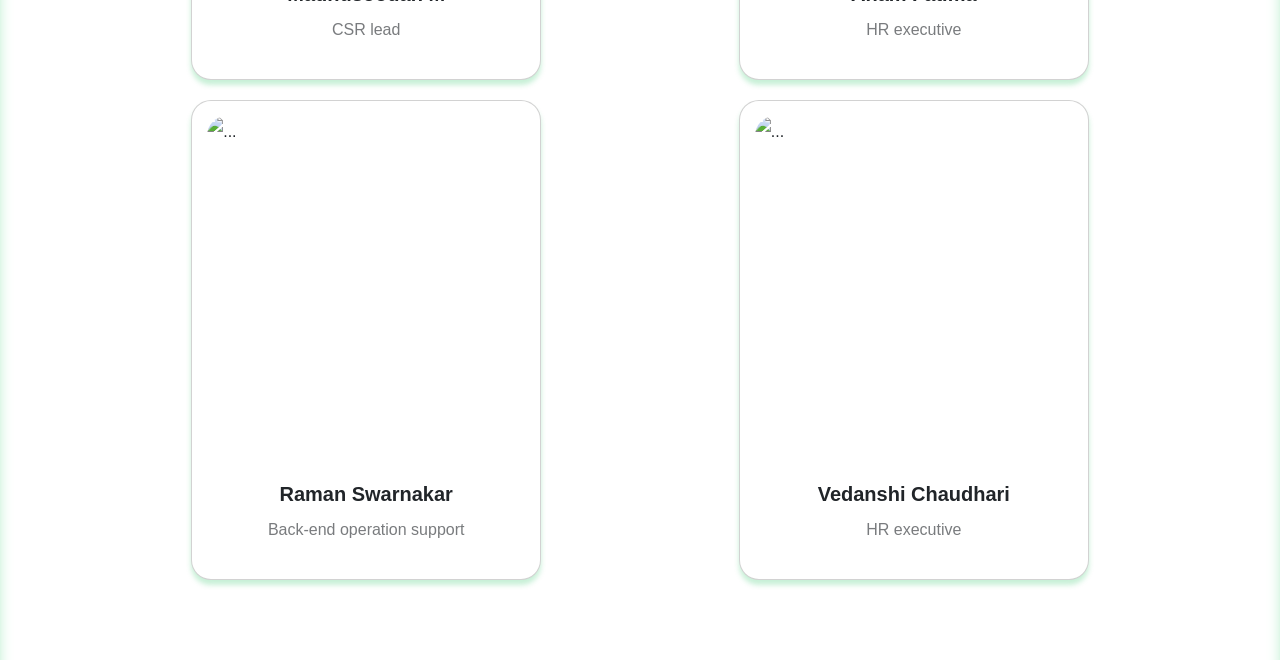
==== commit fe38c38f: "Update volunteer.html" ====
--- a/volunteer.html
+++ b/volunteer.html
@@ -79,7 +79,7 @@
         .projects {
             display: grid;
             grid-template-columns: repeat(auto-fit, minmax(360px, 1fr));
-            gap: 50px;
+            gap: 20px;
         }
 
         .card-title {
